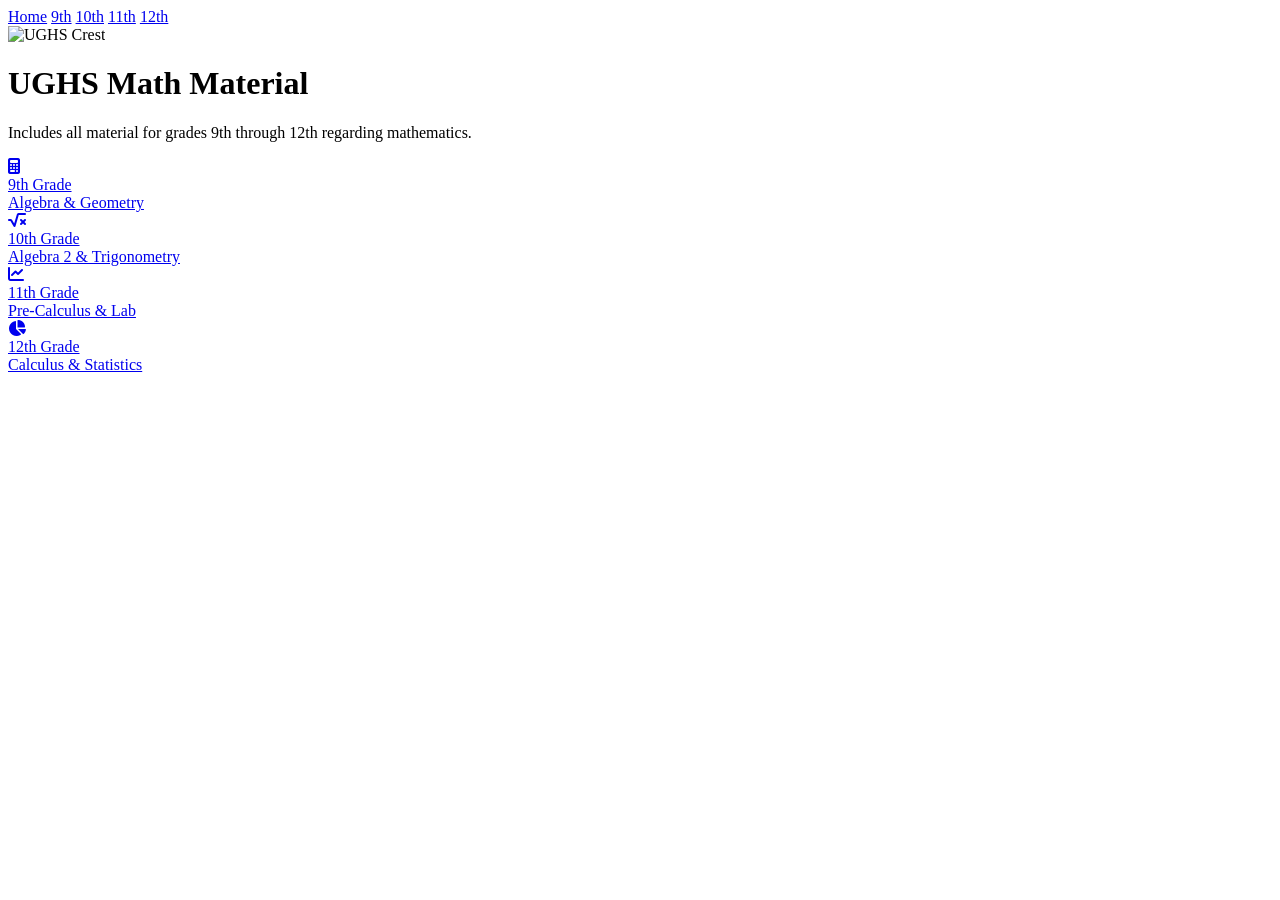
==== index.html @ bcf5777f "Add files via upload" ====
<!DOCTYPE html>
<html lang="en">
<head>
    <meta charset="UTF-8">
    <title>UGHS Math Material</title>
    <link rel="stylesheet" href="css/style.css">

    <!-- Font Awesome for icons -->
    <link rel="stylesheet" href="https://cdnjs.cloudflare.com/ajax/libs/font-awesome/6.4.0/css/all.min.css">
</head>

<body class="homepage">

<!-- Navbar -->
<div class="navbar">
    <a href="index.html">Home</a>
    <a href="grade9.html">9th</a>
    <a href="grade10.html">10th</a>
    <a href="grade11.html">11th</a>
    <a href="grade12.html">12th</a>
</div>

<!-- Header / Hero -->
<div class="header">
    <!-- School Crest -->
    <img src="images/UghsPR.jpg" alt="UGHS Crest" class="crest"/>

    <!-- Page Title -->
    <h1>UGHS Math Material</h1>

    <!-- Description -->
    <p class="description">Includes all material for grades 9th through 12th regarding mathematics.</p>
</div>

<!-- Grades 2x2 square -->
<div class="grades">
    <a href="grade9.html" class="card">
        <i class="fas fa-calculator"></i>
        <div class="card-title">9th Grade</div>
        <div class="card-content">Algebra & Geometry</div>
    </a>

    <a href="grade10.html" class="card">
        <i class="fas fa-square-root-alt"></i>
        <div class="card-title">10th Grade</div>
        <div class="card-content">Algebra 2 & Trigonometry</div>
    </a>

    <a href="grade11.html" class="card">
        <i class="fas fa-chart-line"></i>
        <div class="card-title">11th Grade</div>
        <div class="card-content">Pre-Calculus & Lab</div>
    </a>

    <a href="grade12.html" class="card">
        <i class="fas fa-chart-pie"></i>
        <div class="card-title">12th Grade</div>
        <div class="card-content">Calculus & Statistics</div>
    </a>
</div>

</body>
</html>
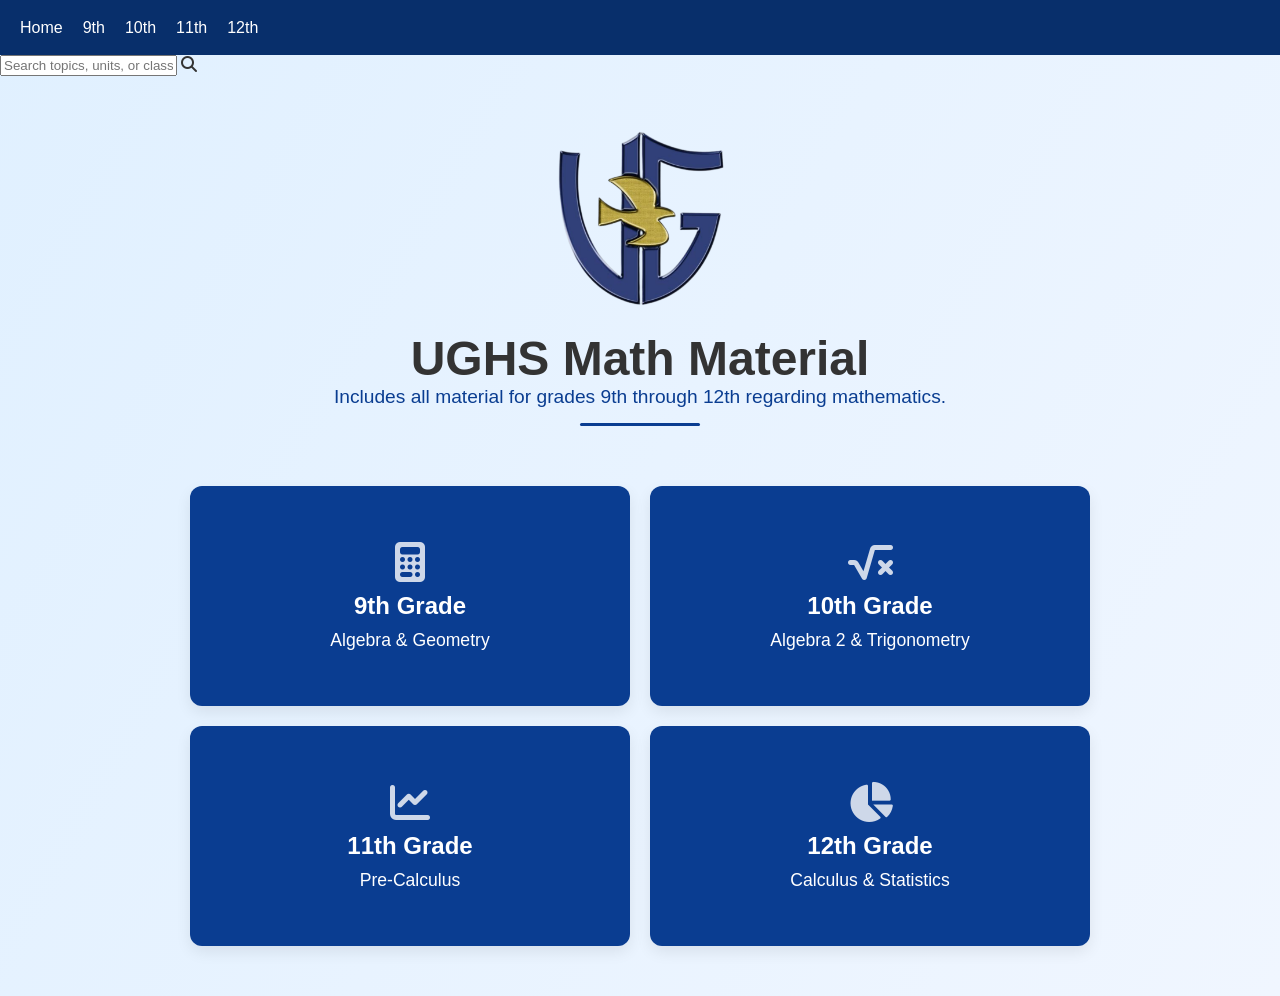
==== commit 64af34ce: "Add files via upload" ====
--- a/index.html
+++ b/index.html
@@ -20,6 +20,21 @@
     <a href="grade12.html">12th</a>
 </div>
 
+<!-- Search Bar -->
+<div class="search-container">
+    <div class="search-wrapper">
+        <input 
+            type="text" 
+            id="searchInput" 
+            class="search-input" 
+            placeholder="Search topics, units, or classes..."
+            autocomplete="off"
+        />
+        <i class="fas fa-search search-icon"></i>
+        <div id="searchResults" class="search-results"></div>
+    </div>
+</div>
+
 <!-- Header / Hero -->
 <div class="header">
     <!-- School Crest -->
@@ -49,7 +64,7 @@
     <a href="grade11.html" class="card">
         <i class="fas fa-chart-line"></i>
         <div class="card-title">11th Grade</div>
-        <div class="card-content">Pre-Calculus & Lab</div>
+        <div class="card-content">Pre-Calculus</div>
     </a>
 
     <a href="grade12.html" class="card">
@@ -59,5 +74,131 @@
     </a>
 </div>
 
-</body>
-</html>
+<script>
+// Search index with all topics and their locations
+const searchIndex = [
+    // 9th Grade - Algebra 1
+    { name: "Variables and Operations", class: "9th Grade", subject: "Algebra 1", unit: "Unit 1", link: "topics/algebra1.html#variables" },
+    { name: "Solving Equations and Inequalities", class: "9th Grade", subject: "Algebra 1", unit: "Unit 2", link: "topics/algebra1.html#solving-equations" },
+    { name: "Working with Units", class: "9th Grade", subject: "Algebra 1", unit: "Unit 3", link: "topics/algebra1.html#working-units" },
+    { name: "Linear Equations and Graphs", class: "9th Grade", subject: "Algebra 1", unit: "Unit 4", link: "topics/algebra1.html#linear-equations" },
+    { name: "Forms of Linear Equations", class: "9th Grade", subject: "Algebra 1", unit: "Unit 5", link: "topics/algebra1.html#forms-linear" },
+    
+    // 9th Grade - Geometry
+    { name: "Plane Figures", class: "9th Grade", subject: "Geometry", unit: "Unit 1", link: "topics/geometry.html#unit1" },
+    { name: "Polygons", class: "9th Grade", subject: "Geometry", unit: "Unit 2", link: "topics/geometry.html#unit2" },
+    { name: "Triangles", class: "9th Grade", subject: "Geometry", unit: "Unit 3", link: "topics/geometry.html#unit3" },
+    { name: "Quadrilaterals", class: "9th Grade", subject: "Geometry", unit: "Unit 4", link: "topics/geometry.html#unit4" },
+    { name: "Area and Perimeter", class: "9th Grade", subject: "Geometry", unit: "Unit 5", link: "topics/geometry.html#unit5" },
+    { name: "Properties of Polygons", class: "9th Grade", subject: "Geometry", unit: "Unit 6", link: "topics/geometry.html#unit6" },
+    { name: "Angles", class: "9th Grade", subject: "Geometry", unit: "Unit 7", link: "topics/geometry.html#unit7" },
+    { name: "Volume and Surface Area", class: "9th Grade", subject: "Geometry", unit: "Unit 8", link: "topics/geometry.html#unit8" },
+    { name: "3D Figures", class: "9th Grade", subject: "Geometry", unit: "Unit 9", link: "topics/geometry.html#unit9" },
+    { name: "Circles", class: "9th Grade", subject: "Geometry", unit: "Unit 10", link: "topics/geometry.html#unit10" },
+    { name: "Angle Relationships", class: "9th Grade", subject: "Geometry", unit: "Unit 11", link: "topics/geometry.html#unit11" },
+    { name: "Proof and Logic", class: "9th Grade", subject: "Geometry", unit: "Unit 12", link: "topics/geometry.html#unit12" },
+    { name: "Transformations", class: "9th Grade", subject: "Geometry", unit: "Unit 13", link: "topics/geometry.html#unit13" },
+    
+    // 10th Grade - Algebra 2
+    { name: "Polynomial Arithmetic", class: "10th Grade", subject: "Algebra 2", unit: "Unit 1", link: "topics/algebra2.html#unit1" },
+    { name: "Complex Numbers", class: "10th Grade", subject: "Algebra 2", unit: "Unit 2", link: "topics/algebra2.html#unit2" },
+    { name: "Factorization", class: "10th Grade", subject: "Algebra 2", unit: "Unit 3", link: "topics/algebra2.html#unit3" },
+    { name: "Polynomial Division", class: "10th Grade", subject: "Algebra 2", unit: "Unit 4", link: "topics/algebra2.html#unit4" },
+    { name: "Graphs of Functions", class: "10th Grade", subject: "Algebra 2", unit: "Unit 5", link: "topics/algebra2.html#unit5" },
+    { name: "Rational Exponents", class: "10th Grade", subject: "Algebra 2", unit: "Unit 6", link: "topics/algebra2.html#unit6" },
+    { name: "Exponential Models", class: "10th Grade", subject: "Algebra 2", unit: "Unit 7", link: "topics/algebra2.html#unit7" },
+    { name: "Logarithms", class: "10th Grade", subject: "Algebra 2", unit: "Unit 8", link: "topics/algebra2.html#unit8" },
+    { name: "Transformations of Functions", class: "10th Grade", subject: "Algebra 2", unit: "Unit 9", link: "topics/algebra2.html#unit9" },
+    { name: "Solving Equations", class: "10th Grade", subject: "Algebra 2", unit: "Unit 10", link: "topics/algebra2.html#unit10" },
+    { name: "Systems of Equations", class: "10th Grade", subject: "Algebra 2", unit: "Unit 11", link: "topics/algebra2.html#unit11" },
+    
+    // 10th Grade - Trigonometry
+    { name: "Right Triangles", class: "10th Grade", subject: "Trigonometry", unit: "Unit 1", link: "topics/trigonometry.html#unit1" },
+    { name: "Trigonometric Functions", class: "10th Grade", subject: "Trigonometry", unit: "Unit 2", link: "topics/trigonometry.html#unit2" },
+    { name: "Non-Right Triangles", class: "10th Grade", subject: "Trigonometry", unit: "Unit 3", link: "topics/trigonometry.html#unit3" },
+    { name: "Equations and Identities", class: "10th Grade", subject: "Trigonometry", unit: "Unit 4", link: "topics/trigonometry.html#unit4" },
+    
+    // 11th Grade - Pre-Calculus
+    { name: "Composite and Inverse Functions", class: "11th Grade", subject: "Pre-Calculus", unit: "Unit 1", link: "topics/precalculus.html#unit1" },
+    { name: "Complex Numbers and Polar Form", class: "11th Grade", subject: "Pre-Calculus", unit: "Unit 2", link: "topics/precalculus.html#unit2" },
+    { name: "Rational Functions", class: "11th Grade", subject: "Pre-Calculus", unit: "Unit 3", link: "topics/precalculus.html#unit3" },
+    { name: "Conic Sections", class: "11th Grade", subject: "Pre-Calculus", unit: "Unit 4", link: "topics/precalculus.html#unit4" },
+    { name: "Vectors", class: "11th Grade", subject: "Pre-Calculus", unit: "Unit 5", link: "topics/precalculus.html#unit5" },
+    { name: "Matrices", class: "11th Grade", subject: "Pre-Calculus", unit: "Unit 6", link: "topics/precalculus.html#unit6" },
+    { name: "Probability and Combinatorics", class: "11th Grade", subject: "Pre-Calculus", unit: "Unit 7", link: "topics/precalculus.html#unit7" },
+    { name: "Series and Sequences", class: "11th Grade", subject: "Pre-Calculus", unit: "Unit 8", link: "topics/precalculus.html#unit8" },
+    { name: "Limits", class: "11th Grade", subject: "Pre-Calculus", unit: "Unit 9", link: "topics/precalculus.html#unit9" },
+    
+    // 12th Grade - Calculus
+    { name: "Limits and Continuity", class: "12th Grade", subject: "Calculus", unit: "Unit 1", link: "topics/calculus.html#unit1" },
+    { name: "Derivatives", class: "12th Grade", subject: "Calculus", unit: "Unit 2", link: "topics/calculus.html#unit2" },
+    { name: "Applications of Derivatives", class: "12th Grade", subject: "Calculus", unit: "Unit 3", link: "topics/calculus.html#unit3" },
+    { name: "Integration", class: "12th Grade", subject: "Calculus", unit: "Unit 4", link: "topics/calculus.html#unit4" },
+    { name: "Differential Equations", class: "12th Grade", subject: "Calculus", unit: "Unit 5", link: "topics/calculus.html#unit5" },
+    
+    // 12th Grade - Statistics
+    { name: "Analyzing Categorical Data", class: "12th Grade", subject: "Statistics", unit: "Unit 1", link: "topics/statistics.html#unit1" },
+    { name: "Displaying Quantitative Data", class: "12th Grade", subject: "Statistics", unit: "Unit 2", link: "topics/statistics.html#unit2" },
+    { name: "Summarizing Quantitative Data", class: "12th Grade", subject: "Statistics", unit: "Unit 3", link: "topics/statistics.html#unit3" },
+    { name: "Modeling Distributions", class: "12th Grade", subject: "Statistics", unit: "Unit 4", link: "topics/statistics.html#unit4" },
+    { name: "Bivariate Data", class: "12th Grade", subject: "Statistics", unit: "Unit 5", link: "topics/statistics.html#unit5" },
+    { name: "Study Design", class: "12th Grade", subject: "Statistics", unit: "Unit 6", link: "topics/statistics.html#unit6" },
+    { name: "Probability", class: "12th Grade", subject: "Statistics", unit: "Unit 7", link: "topics/statistics.html#unit7" },
+    { name: "Counting and Combinations", class: "12th Grade", subject: "Statistics", unit: "Unit 8", link: "topics/statistics.html#unit8" },
+    { name: "Random Variables", class: "12th Grade", subject: "Statistics", unit: "Unit 9", link: "topics/statistics.html#unit9" },
+    { name: "Sampling Distributions", class: "12th Grade", subject: "Statistics", unit: "Unit 10", link: "topics/statistics.html#unit10" },
+    { name: "Confidence Intervals", class: "12th Grade", subject: "Statistics", unit: "Unit 11", link: "topics/statistics.html#unit11" },
+    { name: "Significance Tests", class: "12th Grade", subject: "Statistics", unit: "Unit 12", link: "topics/statistics.html#unit12" },
+    { name: "Two-Sample Inference", class: "12th Grade", subject: "Statistics", unit: "Unit 13", link: "topics/statistics.html#unit13" },
+    { name: "Categorical Data Inference", class: "12th Grade", subject: "Statistics", unit: "Unit 14", link: "topics/statistics.html#unit14" },
+    { name: "Advanced Regression", class: "12th Grade", subject: "Statistics", unit: "Unit 15", link: "topics/statistics.html#unit15" }
+];
+
+const searchInput = document.getElementById('searchInput');
+const searchResults = document.getElementById('searchResults');
+
+// Filter and display results
+function performSearch() {
+    const query = searchInput.value.toLowerCase().trim();
+    
+    if (query.length === 0) {
+        searchResults.innerHTML = '';
+        return;
+    }
+    
+    const results = searchIndex.filter(item => 
+        item.name.toLowerCase().includes(query) ||
+        item.subject.toLowerCase().includes(query) ||
+        item.class.toLowerCase().includes(query) ||
+        item.unit.toLowerCase().includes(query)
+    );
+    
+    if (results.length === 0) {
+        searchResults.innerHTML = '<div class="no-results">No results found</div>';
+        return;
+    }
+    
+    searchResults.innerHTML = results.map(result => `
+        <a href="${result.link}" class="result-item">
+            <div class="result-title">${result.name}</div>
+            <div class="result-info">
+                <span class="result-class">${result.class}</span>
+                <span class="result-subject">${result.subject}</span>
+                <span class="result-unit">${result.unit}</span>
+            </div>
+        </a>
+    `).join('');
+}
+
+// Event listeners
+searchInput.addEventListener('input', performSearch);
+searchInput.addEventListener('focus', performSearch);
+
+// Close results when clicking outside
+document.addEventListener('click', function(event) {
+    if (!event.target.closest('.search-container')) {
+        searchResults.innerHTML = '';
+    }
+});
+</script>
+
--- a/css/style.css
+++ b/css/style.css
@@ -0,0 +1,336 @@
+/* ============================
+   Global Styles
+============================ */
+body {
+    margin: 0;
+    font-family: 'Poppins', Arial, sans-serif;
+    background-color: #f4f6f9;
+    color: #333;
+}
+
+a {
+    text-decoration: none;
+    color: inherit;
+}
+
+p {
+    margin: 0;
+}
+
+/* ============================
+   Toolbar (top menu icon)
+============================ */
+.toolbar {
+    height: 60px;
+    background-color: #0a3d91;
+    display: flex;
+    align-items: center;
+    padding: 0 20px;
+}
+
+.toolbar img {
+    height: 40px;
+    cursor: pointer;
+}
+
+/* ============================
+   Navbar
+============================ */
+.navbar {
+    background-color: #082f6b;
+    display: flex;
+    align-items: center;
+    padding: 0 20px;
+    height: 55px;
+}
+
+.navbar a {
+    color: white;
+    margin-right: 20px;
+    font-weight: 500;
+}
+
+.navbar a:hover {
+    text-decoration: underline;
+}
+
+/* ============================
+   Breadcrumbs
+============================ */
+.breadcrumbs {
+    max-width: 900px;
+    margin: 15px auto 0;
+    padding: 0 15px;
+    font-size: 0.95rem;
+}
+
+.breadcrumbs a {
+    color: #0a3d91;
+}
+
+.breadcrumbs span {
+    margin: 0 6px;
+    color: #666;
+}
+
+/* ============================
+   Header
+============================ */
+.header {
+    text-align: center;
+    padding: 30px 15px 10px;
+}
+
+.logo {
+    height: 120px;
+    margin-bottom: 10px;
+}
+
+h1 {
+    font-size: 3rem;
+    margin: 10px 0;
+}
+
+.description {
+    text-align: center;
+    font-size: 1.1rem;
+    margin-bottom: 30px;
+}
+
+/* ============================
+   Grades Section
+============================ */
+.grades {
+    max-width: 900px;
+    margin: 0 auto 50px;
+    padding: 0 15px;
+    display: grid;
+    grid-template-columns: repeat(2, 1fr); /* 2x2 square */
+    gap: 20px;
+}
+
+/* ============================
+   Grade Cards (Clickable)
+============================ */
+.card {
+    background-color: #0a3d91; /* full blue background */
+    border-radius: 12px;
+    box-shadow: 0 6px 15px rgba(0,0,0,0.08);
+    overflow: hidden;
+    transition: transform 0.2s, box-shadow 0.2s, background-color 0.2s;
+    cursor: pointer;
+    display: flex;
+    flex-direction: column;
+    justify-content: center;
+    align-items: center;
+    text-align: center;
+    height: 200px;
+    text-decoration: none;
+    color: white; /* white text */
+}
+
+.card:hover {
+    transform: translateY(-5px);
+    box-shadow: 0 12px 20px rgba(0,0,0,0.15);
+    background-color: #0950c5; /* slightly lighter blue on hover */
+}
+
+.card-title {
+    font-size: 1.5rem;
+    font-weight: 600;
+    margin-bottom: 10px;
+}
+
+.card-content {
+    font-size: 1.1rem;
+}
+
+/* ============================
+   Responsive Design
+============================ */
+@media (max-width: 600px) {
+    .grades {
+        grid-template-columns: 1fr; /* stack cards on small screens */
+    }
+}
+
+/* Topic Cards - same style as front page cards */
+.topic-card {
+    background-color: #0a3d91; /* full blue */
+    border-radius: 12px;
+    box-shadow: 0 6px 15px rgba(0,0,0,0.08);
+    overflow: hidden;
+    transition: transform 0.2s, box-shadow 0.2s, background-color 0.2s;
+    cursor: pointer;
+    display: flex;
+    flex-direction: column;
+    justify-content: center;
+    align-items: center;
+    text-align: center;
+    height: 150px; /* slightly smaller than front page cards */
+    text-decoration: none;
+    color: white;
+    padding: 10px;
+}
+
+.topic-card:hover {
+    transform: translateY(-5px);
+    box-shadow: 0 12px 20px rgba(0,0,0,0.15);
+    background-color: #0950c5; /* hover color */
+}
+
+.topic-card-title {
+    font-size: 1.3rem;
+    font-weight: 600;
+    margin-bottom: 8px;
+}
+
+.topic-card-content {
+    font-size: 1rem;
+}
+
+/* Center a single topic card in grades container */
+.grades.single {
+    display: flex;
+    justify-content: center; /* centers horizontally */
+    flex-wrap: wrap;
+    gap: 5px; /* keeps spacing if more cards are added later */
+}
+.pdf-link {
+    display: inline-block;
+    margin: 10px 0 30px 0;
+    padding: 8px 15px;
+    background-color: #0950c5; /* slightly lighter blue */
+    color: white;
+    font-weight: 600;
+    border-radius: 8px;
+    text-decoration: none;
+    transition: background-color 0.2s;
+}
+
+.pdf-link:hover {
+    background-color: #0c66e0; /* hover effect */
+}
+
+/* Decorations for front page */
+
+/* -----------------------------
+   Background Gradient for Front Page
+------------------------------- */
+/* Front page gradient */
+body.homepage {
+    background: linear-gradient(120deg, #e0f0ff, #f0f6ff);
+}
+
+/* Header / Hero banner */
+.header {
+    text-align: center;
+    padding: 40px 15px 20px;
+    position: relative;
+}
+
+.header h1 {
+    font-size: 3rem;
+    margin: 0;
+    position: relative;
+    z-index: 2;
+}
+
+.header::before {
+    content: '';
+    position: absolute;
+    top: 0;
+    left: 0;
+    width: 100%;
+    height: 100%;
+    background: url('images/math-banner.png') no-repeat center center;
+    background-size: cover;
+    opacity: 0.1;
+    z-index: 1;
+}
+
+/* Description decoration */
+.description {
+    text-align: center;
+    font-size: 1.2rem;
+    color: #0a3d91;
+    margin-bottom: 40px;
+}
+
+.description::after {
+    content: '';
+    display: block;
+    width: 120px;
+    height: 3px;
+    background-color: #0a3d91;
+    margin: 15px auto 0;
+    border-radius: 2px;
+}
+
+/* Grades 2x2 square cards */
+.grades {
+    max-width: 900px;
+    margin: 0 auto 50px;
+    padding: 0 15px;
+    display: grid;
+    grid-template-columns: repeat(2, 1fr);
+    gap: 20px;
+}
+
+/* Clickable blue cards */
+.card {
+    background-color: #0a3d91;
+    border-radius: 12px;
+    box-shadow: 0 6px 15px rgba(0,0,0,0.08);
+    overflow: hidden;
+    transition: transform 0.2s, box-shadow 0.2s, background-color 0.2s;
+    cursor: pointer;
+    display: flex;
+    flex-direction: column;
+    justify-content: center;
+    align-items: center;
+    text-align: center;
+    height: 200px;
+    text-decoration: none;
+    color: white;
+    padding: 10px;
+}
+
+.card i {
+    font-size: 2.5rem;
+    margin-bottom: 10px;
+    color: #ffffffcc;
+}
+
+.card-title {
+    font-size: 1.5rem;
+    font-weight: 600;
+    margin-bottom: 10px;
+}
+
+.card-content {
+    font-size: 1.1rem;
+}
+
+.card:hover {
+    transform: scale(1.05) translateY(-5px);
+    box-shadow: 0 16px 25px rgba(0,0,0,0.2);
+    background-color: #0950c5;
+}
+
+/* Responsive stacking */
+@media (max-width: 600px) {
+    .grades {
+        grid-template-columns: 1fr;
+    }
+}
+
+/* School crest above header */
+.crest {
+    height: 200px;
+    width: auto;
+    margin-bottom: 15px;
+    display: block;
+    margin-left: auto;
+    margin-right: auto;
+}
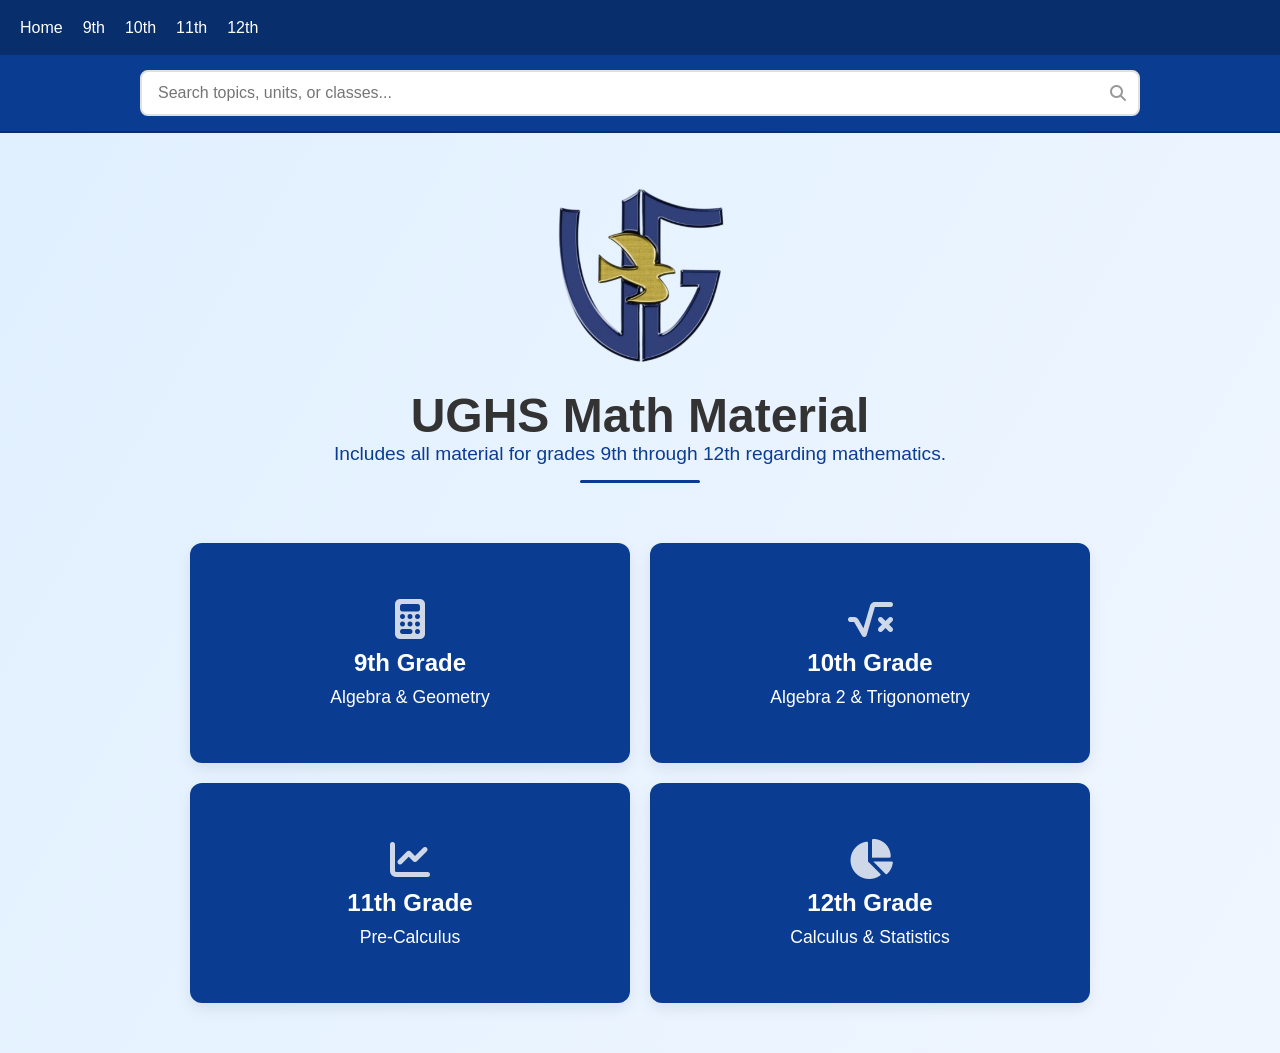
==== commit 2f128f81: "Update index.html" ====
--- a/index.html
+++ b/index.html
@@ -3,7 +3,7 @@
 <head>
     <meta charset="UTF-8">
     <title>UGHS Math Material</title>
-    <link rel="stylesheet" href="css/style.css">
+    <link rel="stylesheet" href="style.css">
 
     <!-- Font Awesome for icons -->
     <link rel="stylesheet" href="https://cdnjs.cloudflare.com/ajax/libs/font-awesome/6.4.0/css/all.min.css">
@@ -202,3 +202,7 @@
 });
 </script>
 
+
+
+
+
--- a/style.css
+++ b/style.css
@@ -0,0 +1,601 @@
+/* ============================
+   Global Styles
+============================ */
+body {
+    margin: 0;
+    font-family: 'Poppins', Arial, sans-serif;
+    background-color: #f4f6f9;
+    color: #333;
+}
+
+a {
+    text-decoration: none;
+    color: inherit;
+}
+
+p {
+    margin: 0;
+}
+
+/* ============================
+   Toolbar (top menu icon)
+============================ */
+.toolbar {
+    height: 60px;
+    background-color: #0a3d91;
+    display: flex;
+    align-items: center;
+    padding: 0 20px;
+}
+
+.toolbar img {
+    height: 40px;
+    cursor: pointer;
+}
+
+/* ============================
+   Navbar
+============================ */
+.navbar {
+    background-color: #082f6b;
+    display: flex;
+    align-items: center;
+    padding: 0 20px;
+    height: 55px;
+}
+
+.navbar a {
+    color: white;
+    margin-right: 20px;
+    font-weight: 500;
+}
+
+.navbar a:hover {
+    text-decoration: underline;
+}
+
+/* ============================
+   Search Bar
+============================ */
+.search-container {
+    background-color: #0a3d91;
+    padding: 15px 20px;
+    border-bottom: 2px solid #082f6b;
+}
+
+.search-wrapper {
+    max-width: 1000px;
+    margin: 0 auto;
+    position: relative;
+}
+
+.search-input {
+    width: 100%;
+    padding: 12px 40px 12px 16px;
+    border: 2px solid #e0e0e0;
+    border-radius: 8px;
+    font-size: 1rem;
+    font-family: 'Poppins', Arial, sans-serif;
+    transition: border-color 0.3s, box-shadow 0.3s;
+    box-sizing: border-box;
+}
+
+.search-input:focus {
+    outline: none;
+    border-color: #0a3d91;
+    box-shadow: 0 0 0 3px rgba(10, 61, 145, 0.1);
+}
+
+.search-icon {
+    position: absolute;
+    right: 14px;
+    top: 50%;
+    transform: translateY(-50%);
+    color: #999;
+    pointer-events: none;
+    font-size: 1rem;
+}
+
+/* Search Results Dropdown */
+.search-results {
+    position: absolute;
+    top: 100%;
+    left: 0;
+    right: 0;
+    background-color: white;
+    border: 1px solid #e0e0e0;
+    border-top: none;
+    border-radius: 0 0 8px 8px;
+    max-height: 400px;
+    overflow-y: auto;
+    z-index: 1000;
+    box-shadow: 0 8px 16px rgba(0, 0, 0, 0.1);
+    margin-top: -4px;
+}
+
+.search-results:empty {
+    display: none;
+}
+
+.result-item {
+    display: block;
+    padding: 12px 16px;
+    border-bottom: 1px solid #f0f0f0;
+    text-decoration: none;
+    color: #333;
+    transition: background-color 0.2s;
+    cursor: pointer;
+}
+
+.result-item:last-child {
+    border-bottom: none;
+}
+
+.result-item:hover {
+    background-color: #f9f9f9;
+}
+
+.result-title {
+    font-weight: 600;
+    color: #082f6b;
+    margin-bottom: 6px;
+    font-size: 0.95rem;
+}
+
+.result-info {
+    display: flex;
+    gap: 12px;
+    flex-wrap: wrap;
+    font-size: 0.85rem;
+}
+
+.result-class {
+    background-color: #e3f2fd;
+    color: #0a3d91;
+    padding: 2px 8px;
+    border-radius: 4px;
+    font-weight: 500;
+}
+
+.result-subject {
+    background-color: #f3e5f5;
+    color: #6a1b9a;
+    padding: 2px 8px;
+    border-radius: 4px;
+    font-weight: 500;
+}
+
+.result-unit {
+    background-color: #e8f5e9;
+    color: #2e7d32;
+    padding: 2px 8px;
+    border-radius: 4px;
+    font-weight: 500;
+}
+
+.no-results {
+    padding: 16px;
+    text-align: center;
+    color: #999;
+    font-size: 0.9rem;
+}
+
+/* ============================
+   Breadcrumbs
+============================ */
+.breadcrumbs {
+    max-width: 900px;
+    margin: 15px auto 0;
+    padding: 0 15px;
+    font-size: 0.95rem;
+}
+
+.breadcrumbs a {
+    color: #0a3d91;
+}
+
+.breadcrumbs span {
+    margin: 0 6px;
+    color: #666;
+}
+
+/* ============================
+   Header
+============================ */
+.header {
+    text-align: center;
+    padding: 30px 15px 10px;
+}
+
+.logo {
+    height: 120px;
+    margin-bottom: 10px;
+}
+
+h1 {
+    font-size: 3rem;
+    margin: 10px 0;
+}
+
+.description {
+    text-align: center;
+    font-size: 1.1rem;
+    margin-bottom: 30px;
+}
+
+/* ============================
+   Grades Section
+============================ */
+.grades {
+    max-width: 900px;
+    margin: 0 auto 50px;
+    padding: 0 15px;
+    display: grid;
+    grid-template-columns: repeat(2, 1fr); /* 2x2 square */
+    gap: 20px;
+}
+
+/* ============================
+   Grade Cards (Clickable)
+============================ */
+.card {
+    background-color: #0a3d91; /* full blue background */
+    border-radius: 12px;
+    box-shadow: 0 6px 15px rgba(0,0,0,0.08);
+    overflow: hidden;
+    transition: transform 0.2s, box-shadow 0.2s, background-color 0.2s;
+    cursor: pointer;
+    display: flex;
+    flex-direction: column;
+    justify-content: center;
+    align-items: center;
+    text-align: center;
+    height: 200px;
+    text-decoration: none;
+    color: white; /* white text */
+}
+
+.card:hover {
+    transform: translateY(-5px);
+    box-shadow: 0 12px 20px rgba(0,0,0,0.15);
+    background-color: #0950c5; /* slightly lighter blue on hover */
+}
+
+.card-title {
+    font-size: 1.5rem;
+    font-weight: 600;
+    margin-bottom: 10px;
+}
+
+.card-content {
+    font-size: 1.1rem;
+}
+
+/* ============================
+   Responsive Design
+============================ */
+@media (max-width: 600px) {
+    .grades {
+        grid-template-columns: 1fr; /* stack cards on small screens */
+    }
+}
+
+/* Topic Cards - same style as front page cards */
+.topic-card {
+    background-color: #0a3d91; /* full blue */
+    border-radius: 12px;
+    box-shadow: 0 6px 15px rgba(0,0,0,0.08);
+    overflow: hidden;
+    transition: transform 0.2s, box-shadow 0.2s, background-color 0.2s;
+    cursor: pointer;
+    display: flex;
+    flex-direction: column;
+    justify-content: center;
+    align-items: center;
+    text-align: center;
+    height: 150px; /* slightly smaller than front page cards */
+    text-decoration: none;
+    color: white;
+    padding: 10px;
+}
+
+.topic-card:hover {
+    transform: translateY(-5px);
+    box-shadow: 0 12px 20px rgba(0,0,0,0.15);
+    background-color: #0950c5; /* hover color */
+}
+
+.topic-card-title {
+    font-size: 1.3rem;
+    font-weight: 600;
+    margin-bottom: 8px;
+}
+
+.topic-card-content {
+    font-size: 1rem;
+}
+
+/* Center a single topic card in grades container */
+.grades.single {
+    display: flex;
+    justify-content: center; /* centers horizontally */
+    flex-wrap: wrap;
+    gap: 5px; /* keeps spacing if more cards are added later */
+}
+.pdf-link {
+    display: inline-block;
+    margin: 10px 0 30px 0;
+    padding: 8px 15px;
+    background-color: #0950c5; /* slightly lighter blue */
+    color: white;
+    font-weight: 600;
+    border-radius: 8px;
+    text-decoration: none;
+    transition: background-color 0.2s;
+}
+
+.pdf-link:hover {
+    background-color: #0c66e0; /* hover effect */
+}
+
+/* Decorations for front page */
+
+/* -----------------------------
+   Background Gradient for Front Page
+------------------------------- */
+/* Front page gradient */
+body.homepage {
+    background: linear-gradient(120deg, #e0f0ff, #f0f6ff);
+}
+
+/* Header / Hero banner */
+.header {
+    text-align: center;
+    padding: 40px 15px 20px;
+    position: relative;
+}
+
+.header h1 {
+    font-size: 3rem;
+    margin: 0;
+    position: relative;
+    z-index: 2;
+}
+
+.header::before {
+    content: '';
+    position: absolute;
+    top: 0;
+    left: 0;
+    width: 100%;
+    height: 100%;
+    background: url('images/math-banner.png') no-repeat center center;
+    background-size: cover;
+    opacity: 0.1;
+    z-index: 1;
+}
+
+/* Description decoration */
+.description {
+    text-align: center;
+    font-size: 1.2rem;
+    color: #0a3d91;
+    margin-bottom: 40px;
+}
+
+.description::after {
+    content: '';
+    display: block;
+    width: 120px;
+    height: 3px;
+    background-color: #0a3d91;
+    margin: 15px auto 0;
+    border-radius: 2px;
+}
+
+/* Grades 2x2 square cards */
+.grades {
+    max-width: 900px;
+    margin: 0 auto 50px;
+    padding: 0 15px;
+    display: grid;
+    grid-template-columns: repeat(2, 1fr);
+    gap: 20px;
+}
+
+/* Clickable blue cards */
+.card {
+    background-color: #0a3d91;
+    border-radius: 12px;
+    box-shadow: 0 6px 15px rgba(0,0,0,0.08);
+    overflow: hidden;
+    transition: transform 0.2s, box-shadow 0.2s, background-color 0.2s;
+    cursor: pointer;
+    display: flex;
+    flex-direction: column;
+    justify-content: center;
+    align-items: center;
+    text-align: center;
+    height: 200px;
+    text-decoration: none;
+    color: white;
+    padding: 10px;
+}
+
+.card i {
+    font-size: 2.5rem;
+    margin-bottom: 10px;
+    color: #ffffffcc;
+}
+
+.card-title {
+    font-size: 1.5rem;
+    font-weight: 600;
+    margin-bottom: 10px;
+}
+
+.card-content {
+    font-size: 1.1rem;
+}
+
+.card:hover {
+    transform: scale(1.05) translateY(-5px);
+    box-shadow: 0 16px 25px rgba(0,0,0,0.2);
+    background-color: #0950c5;
+}
+
+/* Responsive stacking */
+@media (max-width: 600px) {
+    .grades {
+        grid-template-columns: 1fr;
+    }
+}
+
+/* School crest above header */
+.crest {
+    height: 200px;
+    width: auto;
+    margin-bottom: 15px;
+    display: block;
+    margin-left: auto;
+    margin-right: auto;
+}
+
+/* ============================
+   Units / Topic pages
+============================ */
+.units {
+    max-width: 900px;
+    margin: 0 auto 60px;
+    padding: 0 15px;
+}
+
+.units section h2 {
+    color: #082f6b;
+    margin-bottom: 18px;
+    font-size: 1.8rem;
+}
+
+.units article {
+    background: #f4f6f9;
+    border-radius: 12px;
+    padding: 18px;
+    box-shadow: 0 8px 18px rgba(0,0,0,0.06);
+    margin-bottom: 18px;
+}
+
+.units article h3 {
+    color: #0a3d91;
+    margin-top: 0;
+}
+
+.example {
+    background: #eef6ff;
+    border-left: 4px solid #0950c5;
+    padding: 10px 12px;
+    margin: 10px 0;
+    border-radius: 6px;
+}
+
+.practice {
+    margin-top: 12px;
+    padding-top: 10px;
+    border-top: 1px dashed #eee;
+}
+
+.practice .problem {
+    margin: 8px 0;
+    display: flex;
+    align-items: center;
+    gap: 8px;
+}
+
+.practice input[type="text"]{
+    padding: 6px 8px;
+    border-radius: 6px;
+    border: 1px solid #ccc;
+    width: 110px;
+}
+
+.practice button{
+    background-color: #0950c5;
+    color: white;
+    border: none;
+    padding: 6px 10px;
+    border-radius: 6px;
+    cursor: pointer;
+}
+
+.practice button:hover{ background-color: #0c66e0 }
+
+.result{ margin-left: 6px; font-weight: 600 }
+
+/* Table of Contents */
+.table-of-contents {
+    background: linear-gradient(135deg, #e8f4ff 0%, #f0f8ff 100%);
+    border-radius: 12px;
+    padding: 20px;
+    margin-bottom: 25px;
+    border-left: 5px solid #0950c5;
+    box-shadow: 0 4px 12px rgba(10, 61, 145, 0.08);
+}
+
+.table-of-contents h3 {
+    color: #082f6b;
+    margin-top: 0;
+    margin-bottom: 20px;
+    font-size: 1.2rem;
+}
+
+.toc-unit {
+    margin-bottom: 18px;
+}
+
+.toc-unit h4 {
+    color: #082f6b;
+    margin: 0 0 10px 0;
+    font-size: 1.05rem;
+    font-weight: 600;
+}
+
+.toc-unit h4 a {
+    color: #082f6b;
+    text-decoration: none;
+    transition: color 0.2s;
+}
+
+.toc-unit h4 a:hover {
+    color: #0950c5;
+}
+
+.toc-topics {
+    list-style: none;
+    padding: 0 0 0 15px;
+    margin: 0;
+}
+
+.toc-topics li {
+    margin: 6px 0;
+    padding-left: 20px;
+    position: relative;
+}
+
+.toc-topics li::before {
+    content: "▹";
+    position: absolute;
+    left: 0;
+    color: #0950c5;
+    font-weight: bold;
+}
+
+.toc-topics a {
+    color: #0950c5;
+    text-decoration: none;
+    font-weight: 500;
+    transition: color 0.2s;
+}
+
+.toc-topics a:hover {
+    color: #0c66e0;
+    text-decoration: underline;
+}
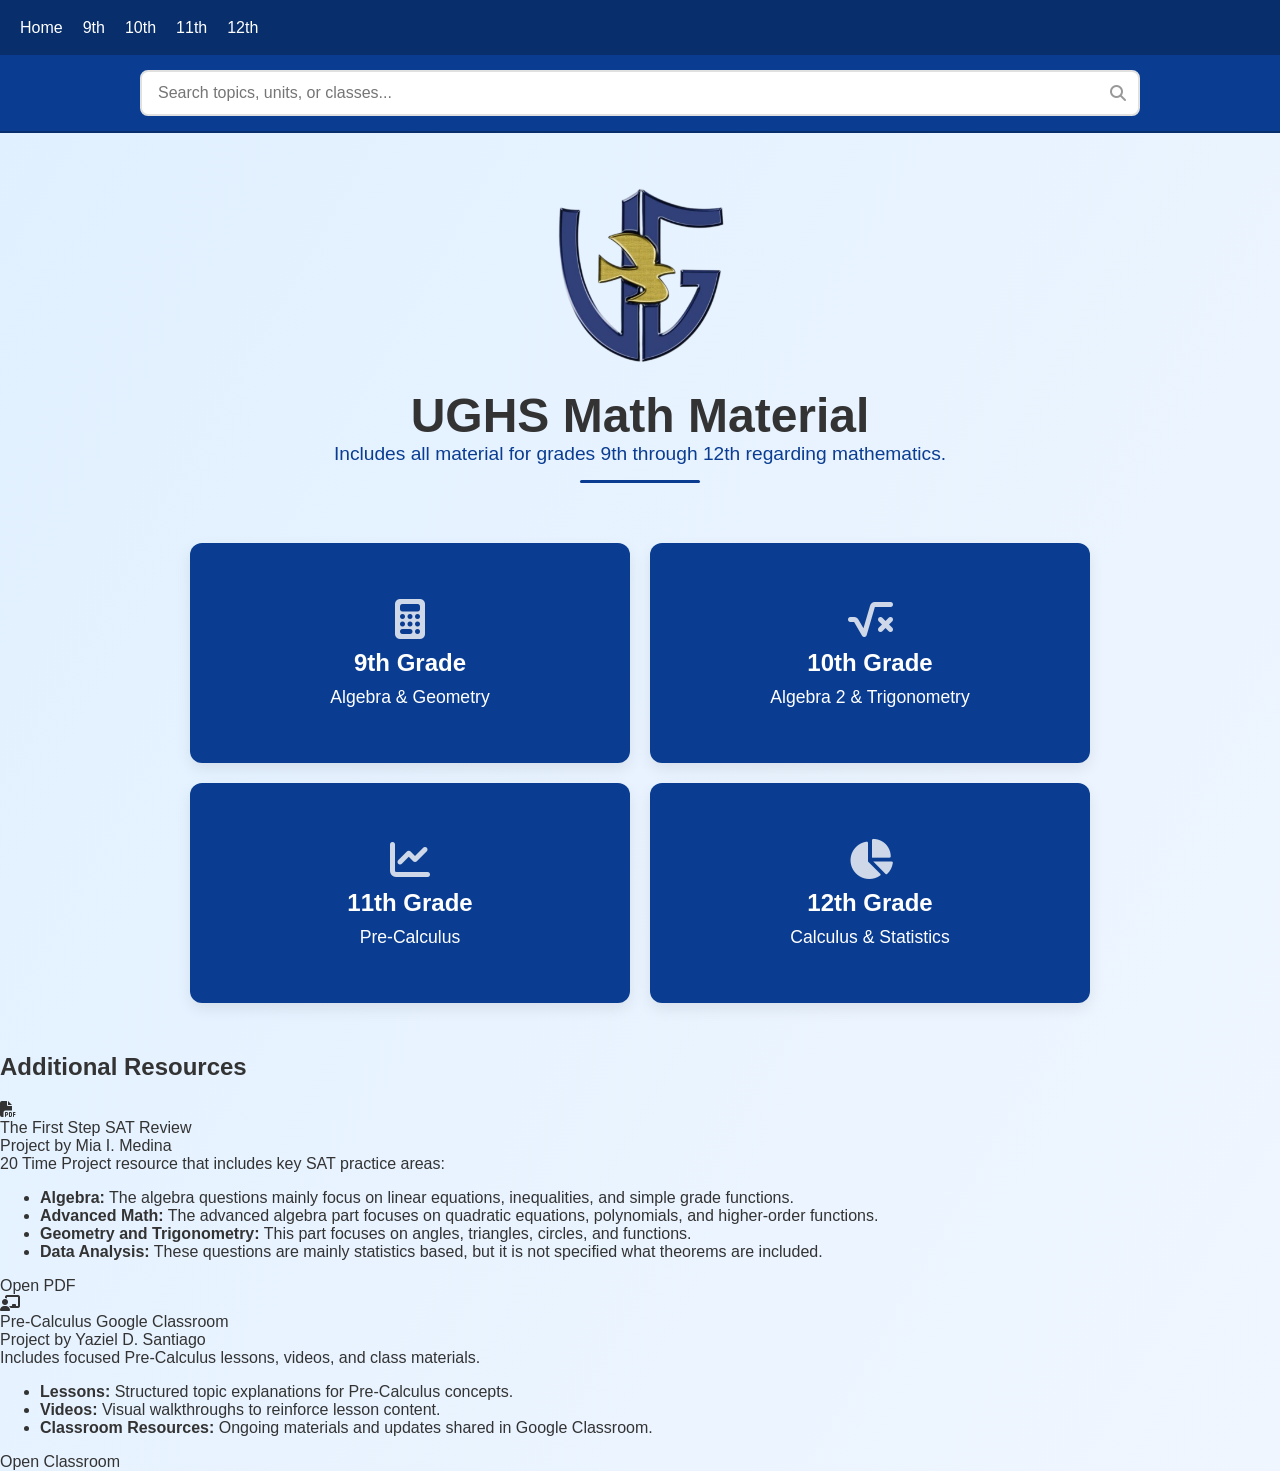
==== commit 5bfb04d7: "Refactor index.html for improved structure and content" ====
--- a/index.html
+++ b/index.html
@@ -2,6 +2,7 @@
 <html lang="en">
 <head>
     <meta charset="UTF-8">
+    <meta name="viewport" content="width=device-width, initial-scale=1.0">
     <title>UGHS Math Material</title>
     <link rel="stylesheet" href="style.css">
 
@@ -74,84 +75,118 @@
     </a>
 </div>
 
+<section class="sat-review-section" aria-label="Additional Resources">
+    <h2>Additional Resources</h2>
+    <a href="The%20First%20Step%20SAT%20Review%20.pdf" class="sat-review-card" target="_blank" rel="noopener noreferrer">
+        <i class="fas fa-file-pdf"></i>
+        <div class="sat-review-title">The First Step SAT Review</div>
+        <div class="sat-review-author">Project by Mia I. Medina</div>
+        <p class="sat-review-description">
+            20 Time Project resource that includes key SAT practice areas:
+        </p>
+        <ul class="sat-review-topics">
+                <li><strong>Algebra:</strong> The algebra questions mainly focus on linear equations, inequalities, and simple grade functions.</li>
+            <li><strong>Advanced Math:</strong> The advanced algebra part focuses on quadratic equations, polynomials, and higher-order functions.</li>
+            <li><strong>Geometry and Trigonometry:</strong> This part focuses on angles, triangles, circles, and functions.</li>
+            <li><strong>Data Analysis:</strong> These questions are mainly statistics based, but it is not specified what theorems are included.</li>
+        </ul>
+        <div class="sat-review-cta">Open PDF</div>
+    </a>
+
+    <a href="https://classroom.google.com/c/ODI4NTgwMzQxMDMy?cjc=v3dbp5ho" class="sat-review-card" target="_blank" rel="noopener noreferrer">
+        <i class="fas fa-chalkboard-teacher"></i>
+        <div class="sat-review-title">Pre-Calculus Google Classroom</div>
+        <div class="sat-review-author">Project by Yaziel D. Santiago</div>
+        <p class="sat-review-description">
+            Includes focused Pre-Calculus lessons, videos, and class materials.
+        </p>
+        <ul class="sat-review-topics">
+            <li><strong>Lessons:</strong> Structured topic explanations for Pre-Calculus concepts.</li>
+            <li><strong>Videos:</strong> Visual walkthroughs to reinforce lesson content.</li>
+            <li><strong>Classroom Resources:</strong> Ongoing materials and updates shared in Google Classroom.</li>
+        </ul>
+        <div class="sat-review-cta">Open Classroom</div>
+    </a>
+</section>
+
 <script>
 // Search index with all topics and their locations
 const searchIndex = [
     // 9th Grade - Algebra 1
-    { name: "Variables and Operations", class: "9th Grade", subject: "Algebra 1", unit: "Unit 1", link: "topics/algebra1.html#variables" },
-    { name: "Solving Equations and Inequalities", class: "9th Grade", subject: "Algebra 1", unit: "Unit 2", link: "topics/algebra1.html#solving-equations" },
-    { name: "Working with Units", class: "9th Grade", subject: "Algebra 1", unit: "Unit 3", link: "topics/algebra1.html#working-units" },
-    { name: "Linear Equations and Graphs", class: "9th Grade", subject: "Algebra 1", unit: "Unit 4", link: "topics/algebra1.html#linear-equations" },
-    { name: "Forms of Linear Equations", class: "9th Grade", subject: "Algebra 1", unit: "Unit 5", link: "topics/algebra1.html#forms-linear" },
+    { name: "Variables and Operations", class: "9th Grade", subject: "Algebra 1", unit: "Unit 1", link: "algebra1.html#variables" },
+    { name: "Solving Equations and Inequalities", class: "9th Grade", subject: "Algebra 1", unit: "Unit 2", link: "algebra1.html#solving-equations" },
+    { name: "Working with Units", class: "9th Grade", subject: "Algebra 1", unit: "Unit 3", link: "algebra1.html#working-units" },
+    { name: "Linear Equations and Graphs", class: "9th Grade", subject: "Algebra 1", unit: "Unit 4", link: "algebra1.html#linear-equations" },
+    { name: "Forms of Linear Equations", class: "9th Grade", subject: "Algebra 1", unit: "Unit 5", link: "algebra1.html#forms-linear" },
     
     // 9th Grade - Geometry
-    { name: "Plane Figures", class: "9th Grade", subject: "Geometry", unit: "Unit 1", link: "topics/geometry.html#unit1" },
-    { name: "Polygons", class: "9th Grade", subject: "Geometry", unit: "Unit 2", link: "topics/geometry.html#unit2" },
-    { name: "Triangles", class: "9th Grade", subject: "Geometry", unit: "Unit 3", link: "topics/geometry.html#unit3" },
-    { name: "Quadrilaterals", class: "9th Grade", subject: "Geometry", unit: "Unit 4", link: "topics/geometry.html#unit4" },
-    { name: "Area and Perimeter", class: "9th Grade", subject: "Geometry", unit: "Unit 5", link: "topics/geometry.html#unit5" },
-    { name: "Properties of Polygons", class: "9th Grade", subject: "Geometry", unit: "Unit 6", link: "topics/geometry.html#unit6" },
-    { name: "Angles", class: "9th Grade", subject: "Geometry", unit: "Unit 7", link: "topics/geometry.html#unit7" },
-    { name: "Volume and Surface Area", class: "9th Grade", subject: "Geometry", unit: "Unit 8", link: "topics/geometry.html#unit8" },
-    { name: "3D Figures", class: "9th Grade", subject: "Geometry", unit: "Unit 9", link: "topics/geometry.html#unit9" },
-    { name: "Circles", class: "9th Grade", subject: "Geometry", unit: "Unit 10", link: "topics/geometry.html#unit10" },
-    { name: "Angle Relationships", class: "9th Grade", subject: "Geometry", unit: "Unit 11", link: "topics/geometry.html#unit11" },
-    { name: "Proof and Logic", class: "9th Grade", subject: "Geometry", unit: "Unit 12", link: "topics/geometry.html#unit12" },
-    { name: "Transformations", class: "9th Grade", subject: "Geometry", unit: "Unit 13", link: "topics/geometry.html#unit13" },
+    { name: "Plane Figures", class: "9th Grade", subject: "Geometry", unit: "Unit 1", link: "geometry.html#unit1" },
+    { name: "Polygons", class: "9th Grade", subject: "Geometry", unit: "Unit 2", link: "geometry.html#unit2" },
+    { name: "Triangles", class: "9th Grade", subject: "Geometry", unit: "Unit 3", link: "geometry.html#unit3" },
+    { name: "Quadrilaterals", class: "9th Grade", subject: "Geometry", unit: "Unit 4", link: "geometry.html#unit4" },
+    { name: "Area and Perimeter", class: "9th Grade", subject: "Geometry", unit: "Unit 5", link: "geometry.html#unit5" },
+    { name: "Properties of Polygons", class: "9th Grade", subject: "Geometry", unit: "Unit 6", link: "geometry.html#unit6" },
+    { name: "Angles", class: "9th Grade", subject: "Geometry", unit: "Unit 7", link: "geometry.html#unit7" },
+    { name: "Volume and Surface Area", class: "9th Grade", subject: "Geometry", unit: "Unit 8", link: "geometry.html#unit8" },
+    { name: "3D Figures", class: "9th Grade", subject: "Geometry", unit: "Unit 9", link: "geometry.html#unit9" },
+    { name: "Circles", class: "9th Grade", subject: "Geometry", unit: "Unit 10", link: "geometry.html#unit10" },
+    { name: "Angle Relationships", class: "9th Grade", subject: "Geometry", unit: "Unit 11", link: "geometry.html#unit11" },
+    { name: "Proof and Logic", class: "9th Grade", subject: "Geometry", unit: "Unit 12", link: "geometry.html#unit12" },
+    { name: "Transformations", class: "9th Grade", subject: "Geometry", unit: "Unit 13", link: "geometry.html#unit13" },
     
     // 10th Grade - Algebra 2
-    { name: "Polynomial Arithmetic", class: "10th Grade", subject: "Algebra 2", unit: "Unit 1", link: "topics/algebra2.html#unit1" },
-    { name: "Complex Numbers", class: "10th Grade", subject: "Algebra 2", unit: "Unit 2", link: "topics/algebra2.html#unit2" },
-    { name: "Factorization", class: "10th Grade", subject: "Algebra 2", unit: "Unit 3", link: "topics/algebra2.html#unit3" },
-    { name: "Polynomial Division", class: "10th Grade", subject: "Algebra 2", unit: "Unit 4", link: "topics/algebra2.html#unit4" },
-    { name: "Graphs of Functions", class: "10th Grade", subject: "Algebra 2", unit: "Unit 5", link: "topics/algebra2.html#unit5" },
-    { name: "Rational Exponents", class: "10th Grade", subject: "Algebra 2", unit: "Unit 6", link: "topics/algebra2.html#unit6" },
-    { name: "Exponential Models", class: "10th Grade", subject: "Algebra 2", unit: "Unit 7", link: "topics/algebra2.html#unit7" },
-    { name: "Logarithms", class: "10th Grade", subject: "Algebra 2", unit: "Unit 8", link: "topics/algebra2.html#unit8" },
-    { name: "Transformations of Functions", class: "10th Grade", subject: "Algebra 2", unit: "Unit 9", link: "topics/algebra2.html#unit9" },
-    { name: "Solving Equations", class: "10th Grade", subject: "Algebra 2", unit: "Unit 10", link: "topics/algebra2.html#unit10" },
-    { name: "Systems of Equations", class: "10th Grade", subject: "Algebra 2", unit: "Unit 11", link: "topics/algebra2.html#unit11" },
+    { name: "Polynomial Arithmetic", class: "10th Grade", subject: "Algebra 2", unit: "Unit 1", link: "algebra2.html#unit1" },
+    { name: "Complex Numbers", class: "10th Grade", subject: "Algebra 2", unit: "Unit 2", link: "algebra2.html#unit2" },
+    { name: "Factorization", class: "10th Grade", subject: "Algebra 2", unit: "Unit 3", link: "algebra2.html#unit3" },
+    { name: "Polynomial Division", class: "10th Grade", subject: "Algebra 2", unit: "Unit 4", link: "algebra2.html#unit4" },
+    { name: "Graphs of Functions", class: "10th Grade", subject: "Algebra 2", unit: "Unit 5", link: "algebra2.html#unit5" },
+    { name: "Rational Exponents", class: "10th Grade", subject: "Algebra 2", unit: "Unit 6", link: "algebra2.html#unit6" },
+    { name: "Exponential Models", class: "10th Grade", subject: "Algebra 2", unit: "Unit 7", link: "algebra2.html#unit7" },
+    { name: "Logarithms", class: "10th Grade", subject: "Algebra 2", unit: "Unit 8", link: "algebra2.html#unit8" },
+    { name: "Transformations of Functions", class: "10th Grade", subject: "Algebra 2", unit: "Unit 9", link: "algebra2.html#unit9" },
+    { name: "Solving Equations", class: "10th Grade", subject: "Algebra 2", unit: "Unit 10", link: "algebra2.html#unit10" },
+    { name: "Systems of Equations", class: "10th Grade", subject: "Algebra 2", unit: "Unit 11", link: "algebra2.html#unit11" },
     
     // 10th Grade - Trigonometry
-    { name: "Right Triangles", class: "10th Grade", subject: "Trigonometry", unit: "Unit 1", link: "topics/trigonometry.html#unit1" },
-    { name: "Trigonometric Functions", class: "10th Grade", subject: "Trigonometry", unit: "Unit 2", link: "topics/trigonometry.html#unit2" },
-    { name: "Non-Right Triangles", class: "10th Grade", subject: "Trigonometry", unit: "Unit 3", link: "topics/trigonometry.html#unit3" },
-    { name: "Equations and Identities", class: "10th Grade", subject: "Trigonometry", unit: "Unit 4", link: "topics/trigonometry.html#unit4" },
+    { name: "Right Triangles", class: "10th Grade", subject: "Trigonometry", unit: "Unit 1", link: "trigonometry.html#unit1" },
+    { name: "Trigonometric Functions", class: "10th Grade", subject: "Trigonometry", unit: "Unit 2", link: "trigonometry.html#unit2" },
+    { name: "Non-Right Triangles", class: "10th Grade", subject: "Trigonometry", unit: "Unit 3", link: "trigonometry.html#unit3" },
+    { name: "Equations and Identities", class: "10th Grade", subject: "Trigonometry", unit: "Unit 4", link: "trigonometry.html#unit4" },
     
     // 11th Grade - Pre-Calculus
-    { name: "Composite and Inverse Functions", class: "11th Grade", subject: "Pre-Calculus", unit: "Unit 1", link: "topics/precalculus.html#unit1" },
-    { name: "Complex Numbers and Polar Form", class: "11th Grade", subject: "Pre-Calculus", unit: "Unit 2", link: "topics/precalculus.html#unit2" },
-    { name: "Rational Functions", class: "11th Grade", subject: "Pre-Calculus", unit: "Unit 3", link: "topics/precalculus.html#unit3" },
-    { name: "Conic Sections", class: "11th Grade", subject: "Pre-Calculus", unit: "Unit 4", link: "topics/precalculus.html#unit4" },
-    { name: "Vectors", class: "11th Grade", subject: "Pre-Calculus", unit: "Unit 5", link: "topics/precalculus.html#unit5" },
-    { name: "Matrices", class: "11th Grade", subject: "Pre-Calculus", unit: "Unit 6", link: "topics/precalculus.html#unit6" },
-    { name: "Probability and Combinatorics", class: "11th Grade", subject: "Pre-Calculus", unit: "Unit 7", link: "topics/precalculus.html#unit7" },
-    { name: "Series and Sequences", class: "11th Grade", subject: "Pre-Calculus", unit: "Unit 8", link: "topics/precalculus.html#unit8" },
-    { name: "Limits", class: "11th Grade", subject: "Pre-Calculus", unit: "Unit 9", link: "topics/precalculus.html#unit9" },
+    { name: "Composite and Inverse Functions", class: "11th Grade", subject: "Pre-Calculus", unit: "Unit 1", link: "precalculus.html#unit1" },
+    { name: "Complex Numbers and Polar Form", class: "11th Grade", subject: "Pre-Calculus", unit: "Unit 2", link: "precalculus.html#unit2" },
+    { name: "Rational Functions", class: "11th Grade", subject: "Pre-Calculus", unit: "Unit 3", link: "precalculus.html#unit3" },
+    { name: "Conic Sections", class: "11th Grade", subject: "Pre-Calculus", unit: "Unit 4", link: "precalculus.html#unit4" },
+    { name: "Vectors", class: "11th Grade", subject: "Pre-Calculus", unit: "Unit 5", link: "precalculus.html#unit5" },
+    { name: "Matrices", class: "11th Grade", subject: "Pre-Calculus", unit: "Unit 6", link: "precalculus.html#unit6" },
+    { name: "Probability and Combinatorics", class: "11th Grade", subject: "Pre-Calculus", unit: "Unit 7", link: "precalculus.html#unit7" },
+    { name: "Series and Sequences", class: "11th Grade", subject: "Pre-Calculus", unit: "Unit 8", link: "precalculus.html#unit8" },
+    { name: "Limits", class: "11th Grade", subject: "Pre-Calculus", unit: "Unit 9", link: "precalculus.html#unit9" },
     
     // 12th Grade - Calculus
-    { name: "Limits and Continuity", class: "12th Grade", subject: "Calculus", unit: "Unit 1", link: "topics/calculus.html#unit1" },
-    { name: "Derivatives", class: "12th Grade", subject: "Calculus", unit: "Unit 2", link: "topics/calculus.html#unit2" },
-    { name: "Applications of Derivatives", class: "12th Grade", subject: "Calculus", unit: "Unit 3", link: "topics/calculus.html#unit3" },
-    { name: "Integration", class: "12th Grade", subject: "Calculus", unit: "Unit 4", link: "topics/calculus.html#unit4" },
-    { name: "Differential Equations", class: "12th Grade", subject: "Calculus", unit: "Unit 5", link: "topics/calculus.html#unit5" },
+    { name: "Limits and Continuity", class: "12th Grade", subject: "Calculus", unit: "Unit 1", link: "calculus.html#unit1" },
+    { name: "Derivatives", class: "12th Grade", subject: "Calculus", unit: "Unit 2", link: "calculus.html#unit2" },
+    { name: "Applications of Derivatives", class: "12th Grade", subject: "Calculus", unit: "Unit 3", link: "calculus.html#unit3" },
+    { name: "Integration", class: "12th Grade", subject: "Calculus", unit: "Unit 4", link: "calculus.html#unit4" },
+    { name: "Differential Equations", class: "12th Grade", subject: "Calculus", unit: "Unit 5", link: "calculus.html#unit5" },
     
     // 12th Grade - Statistics
-    { name: "Analyzing Categorical Data", class: "12th Grade", subject: "Statistics", unit: "Unit 1", link: "topics/statistics.html#unit1" },
-    { name: "Displaying Quantitative Data", class: "12th Grade", subject: "Statistics", unit: "Unit 2", link: "topics/statistics.html#unit2" },
-    { name: "Summarizing Quantitative Data", class: "12th Grade", subject: "Statistics", unit: "Unit 3", link: "topics/statistics.html#unit3" },
-    { name: "Modeling Distributions", class: "12th Grade", subject: "Statistics", unit: "Unit 4", link: "topics/statistics.html#unit4" },
-    { name: "Bivariate Data", class: "12th Grade", subject: "Statistics", unit: "Unit 5", link: "topics/statistics.html#unit5" },
-    { name: "Study Design", class: "12th Grade", subject: "Statistics", unit: "Unit 6", link: "topics/statistics.html#unit6" },
-    { name: "Probability", class: "12th Grade", subject: "Statistics", unit: "Unit 7", link: "topics/statistics.html#unit7" },
-    { name: "Counting and Combinations", class: "12th Grade", subject: "Statistics", unit: "Unit 8", link: "topics/statistics.html#unit8" },
-    { name: "Random Variables", class: "12th Grade", subject: "Statistics", unit: "Unit 9", link: "topics/statistics.html#unit9" },
-    { name: "Sampling Distributions", class: "12th Grade", subject: "Statistics", unit: "Unit 10", link: "topics/statistics.html#unit10" },
-    { name: "Confidence Intervals", class: "12th Grade", subject: "Statistics", unit: "Unit 11", link: "topics/statistics.html#unit11" },
-    { name: "Significance Tests", class: "12th Grade", subject: "Statistics", unit: "Unit 12", link: "topics/statistics.html#unit12" },
-    { name: "Two-Sample Inference", class: "12th Grade", subject: "Statistics", unit: "Unit 13", link: "topics/statistics.html#unit13" },
-    { name: "Categorical Data Inference", class: "12th Grade", subject: "Statistics", unit: "Unit 14", link: "topics/statistics.html#unit14" },
-    { name: "Advanced Regression", class: "12th Grade", subject: "Statistics", unit: "Unit 15", link: "topics/statistics.html#unit15" }
+    { name: "Analyzing Categorical Data", class: "12th Grade", subject: "Statistics", unit: "Unit 1", link: "statistics.html#unit1" },
+    { name: "Displaying Quantitative Data", class: "12th Grade", subject: "Statistics", unit: "Unit 2", link: "statistics.html#unit2" },
+    { name: "Summarizing Quantitative Data", class: "12th Grade", subject: "Statistics", unit: "Unit 3", link: "statistics.html#unit3" },
+    { name: "Modeling Distributions", class: "12th Grade", subject: "Statistics", unit: "Unit 4", link: "statistics.html#unit4" },
+    { name: "Bivariate Data", class: "12th Grade", subject: "Statistics", unit: "Unit 5", link: "statistics.html#unit5" },
+    { name: "Study Design", class: "12th Grade", subject: "Statistics", unit: "Unit 6", link: "statistics.html#unit6" },
+    { name: "Probability", class: "12th Grade", subject: "Statistics", unit: "Unit 7", link: "statistics.html#unit7" },
+    { name: "Counting and Combinations", class: "12th Grade", subject: "Statistics", unit: "Unit 8", link: "statistics.html#unit8" },
+    { name: "Random Variables", class: "12th Grade", subject: "Statistics", unit: "Unit 9", link: "statistics.html#unit9" },
+    { name: "Sampling Distributions", class: "12th Grade", subject: "Statistics", unit: "Unit 10", link: "statistics.html#unit10" },
+    { name: "Confidence Intervals", class: "12th Grade", subject: "Statistics", unit: "Unit 11", link: "statistics.html#unit11" },
+    { name: "Significance Tests", class: "12th Grade", subject: "Statistics", unit: "Unit 12", link: "statistics.html#unit12" },
+    { name: "Two-Sample Inference", class: "12th Grade", subject: "Statistics", unit: "Unit 13", link: "statistics.html#unit13" },
+    { name: "Categorical Data Inference", class: "12th Grade", subject: "Statistics", unit: "Unit 14", link: "statistics.html#unit14" },
+    { name: "Advanced Regression", class: "12th Grade", subject: "Statistics", unit: "Unit 15", link: "statistics.html#unit15" }
 ];
 
 const searchInput = document.getElementById('searchInput');
@@ -205,4 +240,3 @@
 
 
 
-
